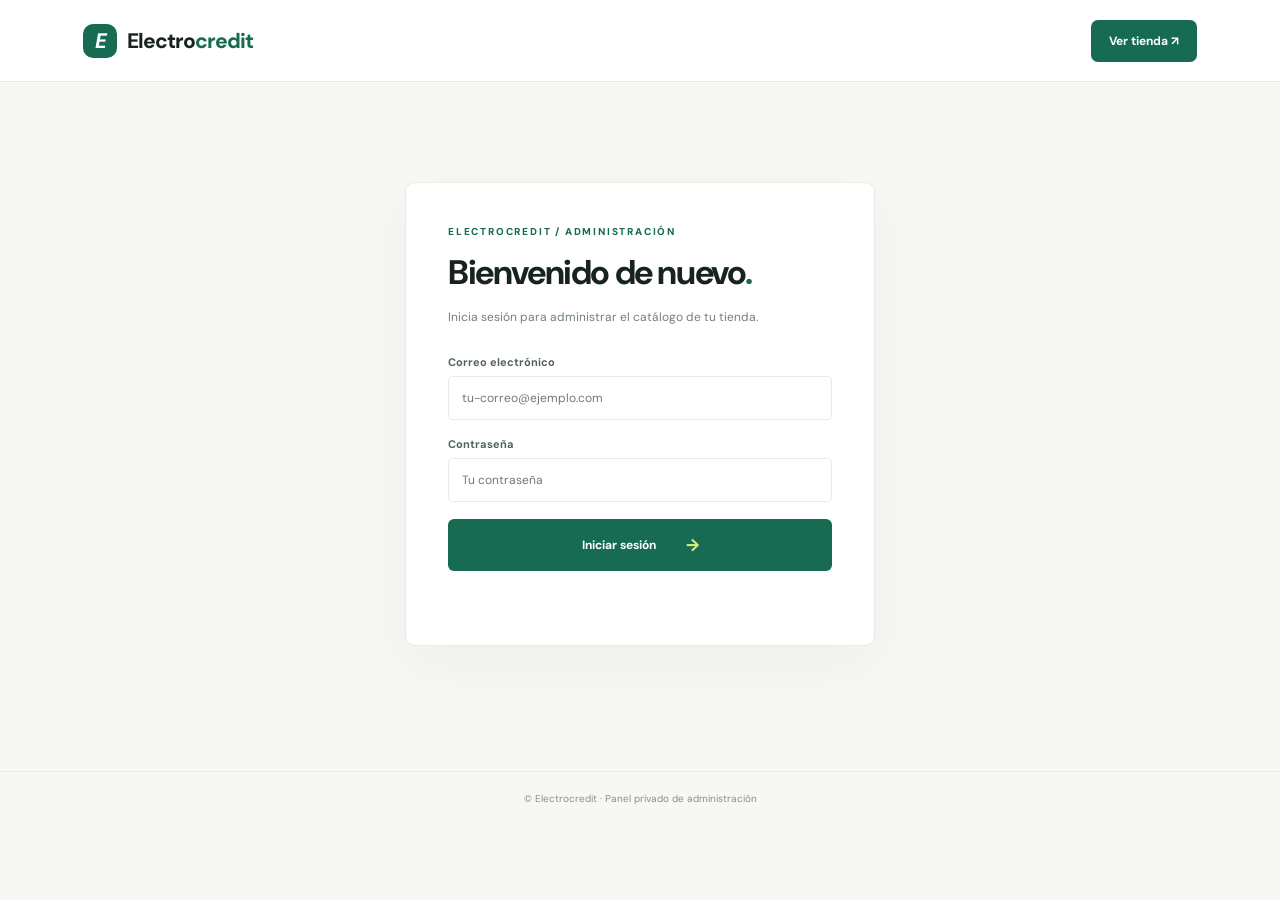
==== admin.html @ 5d04a024 "Add files via upload" ====
<!DOCTYPE html>
<html lang="es"><head>
<meta charset="UTF-8"><meta name="viewport" content="width=device-width, initial-scale=1.0">
<title>Administración | Electrocredit</title>
<link rel="preconnect" href="https://fonts.googleapis.com"><link rel="preconnect" href="https://fonts.gstatic.com" crossorigin>
<link href="https://fonts.googleapis.com/css2?family=DM+Sans:wght@400;500;600;700;800&display=swap" rel="stylesheet">
<link rel="stylesheet" href="styles.css"><script type="module" src="admin.js"></script>
</head><body class="admin-body">
<header class="site-header"><a class="brand" href="index.html"><span class="brand-mark">E</span><span>Electro<span class="brand-accent">credit</span></span></a><a class="header-cta" href="index.html">Ver tienda ↗</a></header>
<main class="admin-shell">
  <section class="admin-login" id="loginPanel">
    <div class="admin-kicker">ELECTROCREDIT / ADMINISTRACIÓN</div><h1>Bienvenido de nuevo<span>.</span></h1>
    <p>Inicia sesión para administrar el catálogo de tu tienda.</p>
    <form id="loginForm" class="admin-form">
      <label>Correo electrónico<input type="email" id="loginEmail" autocomplete="username" required placeholder="tu-correo@ejemplo.com"></label>
      <label>Contraseña<input type="password" id="loginPassword" autocomplete="current-password" required placeholder="Tu contraseña"></label>
      <button class="primary-button" type="submit">Iniciar sesión <span>→</span></button>
      <p class="admin-message" id="loginMessage" role="status"></p>
    </form>
  </section>
  <section id="dashboard" hidden>
    <div class="admin-topline"><div><div class="admin-kicker">PANEL DE CONTROL</div><h1>Administrar productos<span>.</span></h1><p>Agrega, edita y publica los productos de tu tienda.</p></div><button id="logoutButton" class="outline-button">Cerrar sesión</button></div>
    <div class="admin-stats"><div><span>Productos registrados</span><strong id="productTotal">0</strong></div><div><span>Productos publicados</span><strong id="publishedTotal">0</strong></div></div>
    <div class="admin-toolbar"><input type="search" id="adminSearch" placeholder="Buscar en tus productos..."><button class="primary-button" id="newProductButton" type="button">+ Agregar producto</button></div>
    <div class="admin-product-list" id="adminProductList"></div>
    <section class="editor-card" id="editorCard" hidden>
      <div class="editor-heading"><div><div class="admin-kicker">CATÁLOGO</div><h2 id="editorTitle">Agregar producto</h2></div><button id="cancelEdit" class="outline-button" type="button">Cancelar</button></div>
      <form id="productForm" class="admin-form product-editor">
        <input type="hidden" id="productId">
        <div class="form-grid">
          <label>Nombre del producto *<input id="productName" required maxlength="120" placeholder="Ej. Refrigeradora No Frost"></label>
          <label>Marca<input id="productBrand" maxlength="80" placeholder="Ej. Mabe"></label>
          <label>Categoría *<input id="productCategory" required list="categoryOptions" placeholder="Ej. Refrigeración"><datalist id="categoryOptions"></datalist></label>
          <label>Precio (C$) *<input id="productPrice" type="number" min="0" step="0.01" required placeholder="28999"></label>
          <label>Precio anterior (opcional)<input id="productOldPrice" type="number" min="0" step="0.01" placeholder="31999"></label>
          <label>Etiqueta (opcional)<input id="productBadge" maxlength="30" placeholder="Oferta / Nuevo / Más vendido"></label>
        </div>
        <label>Descripción<textarea id="productDescription" rows="3" placeholder="Describe el producto..."></textarea></label>
        <label>Características (una por línea)<textarea id="productFeatures" rows="4" placeholder="Pantalla 4K UHD&#10;Conexión Wi-Fi&#10;Garantía"></textarea></label>
        <label>Fotografías del producto <span class="field-hint">Puedes seleccionar varias imágenes. Las imágenes nuevas se añadirán a la galería.</span><input id="productImages" type="file" accept="image/*" multiple></label>
        <div id="currentImages" class="image-preview-row"></div>
        <label class="publish-toggle"><input id="productActive" type="checkbox" checked> Publicar este producto en la tienda</label>
        <p class="admin-message" id="saveMessage" role="status"></p>
        <div class="editor-actions"><button class="primary-button" type="submit" id="saveProductButton">Guardar producto <span>→</span></button><button class="outline-button" type="button" id="cancelEditBottom">Cancelar</button></div>
      </form>
    </section>
  </section>
</main>
<footer class="admin-footer">© <span id="year"></span> Electrocredit · Panel privado de administración</footer>
</body></html>
---- styles.css ----
:root{--ink:#172321;
    --muted:#71807b;
    --green:#176b53;
    --green-dark:#10513f;
    --lime:#d6f078;
    --paper:#f7f8f4;
    --line:#e7ebe5;
    --white:#fff;
    --orange:#ef8b4d}


 *{box-sizing:border-box}
 html{scroll-behavior:smooth}
 body{margin:0;
    font-family:"DM Sans",sans-serif;
    color:var(--ink);
    background:#fff}
    a{color:inherit;
        text-decoration:none}
        .site-header{height:82px;
            padding:0 max(6.5%,calc((100% - 1320px)/2))
            ;display:flex;
            align-items:center;
            justify-content:space-between;
            border-bottom:1px solid var(--line);
            background:#fff;
            position:sticky;
            top:0;
            z-index:10}
            .brand{display:flex;
                align-items:center;
                gap:10px;
                font-size:21px;
                font-weight:800;
                letter-spacing:-1px}
                .brand-mark{width:34px;
                    height:34px;
                    border-radius:10px;
                    background:var(--green);
                    color:#fff;
                    display:grid;
                    place-items:center;
                    font-weight:800;
                    font-size:21px;
                    font-style:italic}
                    .brand-accent{color:var(--green)}
                    .main-nav{display:flex;
                        gap:35px;
                        color:#63716b;
                        font-size:13px;
                        font-weight:600}
                        .main-nav a:hover{color:var(--green)}
                        .header-cta{background:var(--green);
                            color:white;padding:13px 18px;
                            border-radius:7px;
                            font-size:12px;
                            font-weight:700}
                            .header-cta span{margin-left:10px;color:var(--lime)}
                            .hero{background:var(--paper);
                                min-height:550px;
                                padding:65px max(8%,calc((100% - 1200px)/2));
                                display:grid;
                                grid-template-columns:1fr 1fr;
                                align-items:center;
                                gap:50px;
                                overflow:hidden}
                                .eyebrow{font-size:10px;
                                    letter-spacing:2px;
                                    color:var(--green);
                                    font-weight:800;
                                    display:inline-flex;
                                    align-items:center;gap:8px}
                                    .eyebrow-dot{width:7px;
                                        height:7px;
                                        background:#a6ca52;
                                        border-radius:50%}
                                        .hero h1{font-size:clamp(42px,5vw,67px);
                                            letter-spacing:-3.5px;
                                            line-height:1.05;margin:20px 0;
                                            color:#1b2925}
                                            .hero h1 span{color:var(--green)}
                                            .hero-copy>p{max-width:440px;
                                                color:#71807b;
                                                font-size:14px;
                                                line-height:1.8;
                                                margin:0 0 27px}
                                                .primary-button{display:inline-flex;
                                                    align-items:center;
                                                    gap:30px;
                                                    background:var(--green);
                                                    color:#fff;
                                                    padding:15px 20px;
                                                    border-radius:6px;
                                                    font-size:12px;
                                                    font-weight:700;
                                                    transition:.2s}
                                                    .primary-button:hover,.header-cta:hover{background:var(--green-dark);
                                                        transform:translateY(-1px)}
                                                        .primary-button span{color:var(--lime);
                                                            font-size:17px}
                                                            .hero-note{margin-top:25px;
                                                                font-size:11px;color:#71807b;
                                                                display:flex;
                                                                align-items:center;
                                                                gap:9px}
                                                                .note-icon{width:18px;
                                                                    height:18px;
                                                                    background:#e7f0d1;
                                                                    color:var(--green);
                                                                    border-radius:50%;
                                                                    display:grid;
                                                                    place-items:center;
                                                                    font-size:11px}
                                                                    .hero-art{height:390px;
                                                                        position:relative}
                                                                        .hero-art>img{position:absolute;
                                                                            width:86%;
                                                                            height:100%;
                                                                            object-fit:cover;
                                                                            right:0;
                                                                            top:0;
                                                                            border-radius:5px 90px 5px 5px;
                                                                            z-index:1}
                                                                            .hero-orbit{position:absolute;
                                                                                width:350px;
                                                                                height:350px;
                                                                                border:1px solid #d7e0d1;
                                                                                border-radius:50%;
                                                                                left:0;top:25px}
                                                                                .floating-card{position:absolute;
                                                                                    z-index:2;
                                                                                    bottom:28px;
                                                                                    left:-30px;
                                                                                    background:white;
                                                                                    box-shadow:0 15px 50px #263b2b1a;
                                                                                    border-radius:8px;
                                                                                    padding:15px 18px;
                                                                                    display:flex;
                                                                                    align-items:center;
                                                                                    gap:12px}
                                                                                    .floating-icon{width:35px;
                                                                                        height:35px;
                                                                                        background:#edf3df;
                                                                                        border-radius:8px;
                                                                                        display:grid;
                                                                                        place-items:center;
                                                                                        color:var(--green);
                                                                                        font-size:20px}
                                                                                        .floating-card strong,.floating-card small{display:block}
                                                                                        .floating-card strong{font-size:11px}
                                                                                        .floating-card small{font-size:10px;
                                                                                            color:var(--muted);margin-top:4px}
                                                                                            .hero-sticker{position:absolute;
                                                                                                right:-12px;
                                                                                                top:25px;
                                                                                                z-index:2;
                                                                                                background:var(--lime);
                                                                                                border-radius:50%;width:76px;
                                                                                                height:76px;
                                                                                                display:grid;
                                                                                                place-content:center;
                                                                                                text-align:center;
                                                                                                font-weight:800;
                                                                                                font-size:10px;
                                                                                                line-height:1.3;
                                                                                                transform:rotate(10deg);
                                                                                                color:var(--green-dark)}
                                                                                                .section-wrap{max-width:1200px;
                                                                                                    margin:auto;
                                                                                                    padding-left:28px;
                                                                                                    padding-right:28px}
                                                                                                    .catalog-section{padding-top:88px;
                                                                                                        padding-bottom:90px}
                                                                                                        .section-heading{display:flex;
                                                                                                            justify-content:space-between;
                                                                                                            align-items:end;
                                                                                                            margin-bottom:32px}
                                                                                                            .section-heading h2{font-size:35px;
                                                                                                                letter-spacing:-1.5px;
                                                                                                                margin:10px 0 0}
                                                                                                                .section-heading h2 span{color:var(--green)}
                                                                                                                .section-heading>p{max-width:300px;
                                                                                                                    font-size:12px;
                                                                                                                    color:var(--muted);
                                                                                                                    line-height:1.7;
                                                                                                                    margin:0 0 4px}
                                                                                                                    .catalog-tools{display:flex;
                                                                                                                        justify-content:space-between;
                                                                                                                        gap:20px;
                                                                                                                        align-items:center}
                                                                                                                        .search-box{height:48px;
                                                                                                                            border:1px solid var(--line);
                                                                                                                            border-radius:6px;
                                                                                                                            display:flex;
                                                                                                                            align-items:center;
                                                                                                                            gap:12px;
                                                                                                                            padding:0 14px;
                                                                                                                            max-width:560px;
                                                                                                                            width:100%;
                                                                                                                            color:#91a099}
                                                                                                                            .search-box>span{font-size:24px}
                                                                                                                            .search-box input{border:0;
                                                                                                                                outline:0;
                                                                                                                                flex:1;
                                                                                                                                min-width:0;
                                                                                                                                font:inherit;
                                                                                                                                font-size:12px;
                                                                                                                                color:var(--ink)}
                                                                                                                                .search-box kbd{font-size:9px;
                                                                                                                                    border:1px solid var(--line);
                                                                                                                                    padding:4px 6px;
                                                                                                                                    border-radius:3px;
                                                                                                                                    color:#a0aaa5}
                                                                                                                                    .sort-box{font-size:11px;
                                                                                                                                        color:var(--muted);
                                                                                                                                        display:flex;
                                                                                                                                        align-items:center;
                                                                                                                                        gap:10px}
                                                                                                                                        .sort-box select{border:1px solid var(--line);
                                                                                                                                            border-radius:5px;
                                                                                                                                            padding:12px 30px 12px 10px;
                                                                                                                                            font:inherit;
                                                                                                                                            color:var(--ink);
                                                                                                                                            background:white;
                                                                                                                                            outline:none}
                                                                                                                                            .category-row{display:flex;
                                                                                                                                                gap:9px;
                                                                                                                                                flex-wrap:wrap;
                                                                                                                                                margin:22px 0 30px}
                                                                                                                                                .category-chip{border:1px solid var(--line);
                                                                                                                                                    background:#fff;
                                                                                                                                                    padding:10px 15px;
                                                                                                                                                    border-radius:30px;
                                                                                                                                                    color:#687771;
                                                                                                                                                    font:600 10px "DM Sans";
                                                                                                                                                    cursor:pointer;
                                                                                                                                                    transition:.2s}
                                                                                                                                                    .category-chip:hover,.category-chip.active{background:var(--green);
                                                                                                                                                        border-color:var(--green);
                                                                                                                                                        color:#fff}
                                                                                                                                                        .category-chip span{color:var(--lime);
                                                                                                                                                            margin-left:6px}
                                                                                                                                                            .results-line{border-bottom:1px solid var(--line);
                                                                                                                                                                padding-bottom:13px;
                                                                                                                                                                margin-bottom:18px;
                                                                                                                                                                display:flex;
                                                                                                                                                                justify-content:space-between;
                                                                                                                                                                font-size:11px;
                                                                                                                                                                font-weight:700}
                                                                                                                                                                .results-decoration{color:#a3ada7;
                                                                                                                                                                    font-size:9px;
                                                                                                                                                                    letter-spacing:1.4px}
                                                                                                                                                                    .product-grid{display:grid;
                                                                                                                                                                        grid-template-columns:repeat(4,minmax(0,1fr));
                                                                                                                                                                        gap:22px}
                                                                                                                                                                        .product-card{border:1px solid #edf0eb;
                                                                                                                                                                            border-radius:7px;
                                                                                                                                                                            overflow:hidden;
                                                                                                                                                                            transition:.25s;
                                                                                                                                                                            background:white}
                                                                                                                                                                            .product-card:hover{transform:translateY(-5px);
                                                                                                                                                                                box-shadow:0 14px 35px #193c2b12;
                                                                                                                                                                                border-color:#dce5da}
                                                                                                                                                                                .product-image-wrap{height:205px;
                                                                                                                                                                                    background:#f5f7f3;
                                                                                                                                                                                    position:relative;
                                                                                                                                                                                    overflow:hidden}
                                                                                                                                                                                    .product-image-wrap img{width:100%;
                                                                                                                                                                                        height:100%;
                                                                                                                                                                                        object-fit:cover;
                                                                                                                                                                                        mix-blend-mode:multiply;
                                                                                                                                                                                        transition:transform .4s}
                                                                                                                                                                                        .product-card:hover .product-image-wrap img{transform:scale(1.05)}
                                                                                                                                                                                        .product-badge{position:absolute;
                                                                                                                                                                                            top:12px;
                                                                                                                                                                                            left:12px;
                                                                                                                                                                                            z-index:1;
                                                                                                                                                                                            background:var(--lime);
                                                                                                                                                                                            color:var(--green-dark);
                                                                                                                                                                                            padding:6px 9px;
                                                                                                                                                                                            border-radius:3px;
                                                                                                                                                                                            font-size:9px;
                                                                                                                                                                                            font-weight:800}
                                                                                                                                                                                            .card-arrow{position:absolute;
                                                                                                                                                                                                right:12px;
                                                                                                                                                                                                bottom:12px;
                                                                                                                                                                                                background:white;
                                                                                                                                                                                                width:30px;
                                                                                                                                                                                                height:30px;
                                                                                                                                                                                                border-radius:50%;
                                                                                                                                                                                                display:grid;
                                                                                                                                                                                                place-items:center;
                                                                                                                                                                                                color:var(--green);
                                                                                                                                                                                                font-size:15px;
                                                                                                                                                                                                box-shadow:0 3px 10px #00000010}
                                                                                                                                                                                                .product-info{padding:15px}
                                                                                                                                                                                                .product-category{font-size:9px;
                                                                                                                                                                                                    letter-spacing:1px;
                                                                                                                                                                                                    text-transform:uppercase;
                                                                                                                                                                                                    color:var(--green);
                                                                                                                                                                                                    font-weight:800}
                                                                                                                                                                                                    .product-info h3{font-size:13px;
                                                                                                                                                                                                        margin:8px 0 17px;
                                                                                                                                                                                                        min-height:34px;
                                                                                                                                                                                                        line-height:1.4}
                                                                                                                                                                                                        .product-bottom{display:flex;
                                                                                                                                                                                                            justify-content:space-between;
                                                                                                                                                                                                            align-items:end;
                                                                                                                                                                                                            border-top:1px solid #f0f2ee;
                                                                                                                                                                                                            padding-top:12px}
                                                                                                                                                                                                            .product-brand{display:block;
                                                                                                                                                                                                                color:#9aa59f;
                                                                                                                                                                                                                font-size:10px;
                                                                                                                                                                                                                margin-bottom:5px}
                                                                                                                                                                                                                .product-bottom strong{font-size:14px;
                                                                                                                                                                                                                    display:block}
                                                                                                                                                                                                                    .product-bottom del{font-size:10px;
                                                                                                                                                                                                                        color:#a2aca6;
                                                                                                                                                                                                                        margin-top:3px;
                                                                                                                                                                                                                        display:block}
                                                                                                                                                                                                                        .view-label{font-size:9px;
                                                                                                                                                                                                                            color:var(--green);
                                                                                                                                                                                                                            font-weight:700}
                                                                                                                                                                                                                            .empty-state{text-align:center;
                                                                                                                                                                                                                                padding:55px 15px;
                                                                                                                                                                                                                                color:var(--muted)}
                                                                                                                                                                                                                                .empty-state>div{font-size:35px;
                                                                                                                                                                                                                                    color:#9bb68c}
                                                                                                                                                                                                                                    .empty-state h3{color:var(--ink);
                                                                                                                                                                                                                                        margin-bottom:5px}
                                                                                                                                                                                                                                        .empty-state p{font-size:12px}
                                                                                                                                                                                                                                        .text-button{border:0;
                                                                                                                                                                                                                                            background:none;
                                                                                                                                                                                                                                            color:var(--green);
                                                                                                                                                                                                                                            font:700 12px "DM Sans";
                                                                                                                                                                                                                                            cursor:pointer}
                                                                                                                                                                                                                                            .service-band{background:#f1f5eb;
                                                                                                                                                                                                                                                padding:28px max(8%,calc((100% - 1100px)/2));
                                                                                                                                                                                                                                                display:flex;
                                                                                                                                                                                                                                                justify-content:space-between;
                                                                                                                                                                                                                                                gap:25px}
                                                                                                                                                                                                                                                .service-band>div{display:grid;
                                                                                                                                                                                                                                                    grid-template-columns:42px auto;
                                                                                                                                                                                                                                                    grid-template-rows:auto auto;
                                                                                                                                                                                                                                                    column-gap:12px;
                                                                                                                                                                                                                                                    align-items:center}
                                                                                                                                                                                                                                                    .service-icon{grid-row:span 2;
                                                                                                                                                                                                                                                        width:40px;
                                                                                                                                                                                                                                                        height:40px;
                                                                                                                                                                                                                                                        border-radius:50%;
                                                                                                                                                                                                                                                        background:white;
                                                                                                                                                                                                                                                        color:var(--green);
                                                                                                                                                                                                                                                        display:grid;
                                                                                                                                                                                                                                                        place-items:center;
                                                                                                                                                                                                                                                        font-size:19px}
                                                                                                                                                                                                                                                        .service-band strong{font-size:11px}
                                                                                                                                                                                                                                                        .service-band small{font-size:10px;
                                                                                                                                                                                                                                                            color:var(--muted);
                                                                                                                                                                                                                                                            margin-top:3px}
                                                                                                                                                                                                                                                            .site-footer{background:#14231f;
                                                                                                                                                                                                                                                                color:#fff;
                                                                                                                                                                                                                                                                padding:55px max(7%,calc((100% - 1200px)/2)) 0}
                                                                                                                                                                                                                                                                .footer-main{display:grid;
                                                                                                                                                                                                                                                                    grid-template-columns:1.2fr 1fr 1fr;
                                                                                                                                                                                                                                                                    gap:70px;padding-bottom:45px}
                                                                                                                                                                                                                                                                    .footer-brand{color:white}
                                                                                                                                                                                                                                                                    .footer-brand-col>p{font-size:11px;
                                                                                                                                                                                                                                                                        line-height:1.8;
                                                                                                                                                                                                                                                                        color:#a7b4ad;
                                                                                                                                                                                                                                                                        max-width:230px;
                                                                                                                                                                                                                                                                        margin:18px 0}
                                                                                                                                                                                                                                                                        .footer-column{display:flex;
                                                                                                                                                                                                                                                                            flex-direction:column;
                                                                                                                                                                                                                                                                            align-items:flex-start;
                                                                                                                                                                                                                                                                            gap:12px}
                                                                                                                                                                                                                                                                            .footer-column h3{font-size:12px;
                                                                                                                                                                                                                                                                                margin:4px 0 8px}
                                                                                                                                                                                                                                                                                .footer-column a,.footer-column p{font-size:11px;
                                                                                                                                                                                                                                                                                    color:#a7b4ad;
                                                                                                                                                                                                                                                                                    margin:0;line-height:1.7}
                                                                                                                                                                                                                                                                                    .footer-column a:hover{color:var(--lime)}
                                                                                                                                                                                                                                                                                    .social-links{display:flex;gap:8px}
                                                                                                                                                                                                                                                                                    .social-links a{width:28px;
                                                                                                                                                                                                                                                                                        height:28px;
                                                                                                                                                                                                                                                                                        border:1px solid #53625c;
                                                                                                                                                                                                                                                                                        border-radius:50%;
                                                                                                                                                                                                                                                                                        display:grid;
                                                                                                                                                                                                                                                                                        place-items:center;
                                                                                                                                                                                                                                                                                        font-size:12px}
                                                                                                                                                                                                                                                                                        .directions-link{color:var(--lime)!important;
                                                                                                                                                                                                                                                                                            font-weight:700}
                                                                                                                                                                                                                                                                                            .footer-hint{color:#77877f;
                                                                                                                                                                                                                                                                                                font-size:9px;
                                                                                                                                                                                                                                                                                                line-height:1.5}
                                                                                                                                                                                                                                                                                                .footer-bottom{border-top:1px solid #34433d;
                                                                                                                                                                                                                                                                                                    padding:18px 0;
                                                                                                                                                                                                                                                                                                    display:flex;
                                                                                                                                                                                                                                                                                                    justify-content:space-between;
                                                                                                                                                                                                                                                                                                    color:#87958e;
                                                                                                                                                                                                                                                                                                    font-size:9px}
                                                                                                                                                                                                                                                                                                    .detail-main{padding-top:35px;
                                                                                                                                                                                                                                                                                                        padding-bottom:90px}
                                                                                                                                                                                                                                                                                                        .breadcrumbs{display:flex;
                                                                                                                                                                                                                                                                                                            gap:10px;
                                                                                                                                                                                                                                                                                                            font-size:10px;
                                                                                                                                                                                                                                                                                                            color:#9aa69f;
                                                                                                                                                                                                                                                                                                            margin-bottom:30px}
                                                                                                                                                                                                                                                                                                            .breadcrumbs a{color:var(--green)}
                                                                                                                                                                                                                                                                                                            .back-link{font-size:11px;
                                                                                                                                                                                                                                                                                                                color:var(--green);
                                                                                                                                                                                                                                                                                                                font-weight:700;
                                                                                                                                                                                                                                                                                                                display:inline-block;
                                                                                                                                                                                                                                                                                                                margin-bottom:24px}
                                                                                                                                                                                                                                                                                                                .detail-layout{display:grid;
                                                                                                                                                                                                                                                                                                                    grid-template-columns:1.05fr .95fr;
                                                                                                                                                                                                                                                                                                                    gap:65px;
                                                                                                                                                                                                                                                                                                                    align-items:start}
                                                                                                                                                                                                                                                                                                                    .detail-main-image{height:480px;
                                                                                                                                                                                                                                                                                                                        background:#f5f7f3;
                                                                                                                                                                                                                                                                                                                        border-radius:8px;
                                                                                                                                                                                                                                                                                                                        overflow:hidden}
                                                                                                                                                                                                                                                                                                                        .detail-main-image img{width:100%;
                                                                                                                                                                                                                                                                                                                            height:100%;
                                                                                                                                                                                                                                                                                                                            object-fit:contain;
                                                                                                                                                                                                                                                                                                                            mix-blend-mode:multiply}
                                                                                                                                                                                                                                                                                                                            .thumbnail-row{display:flex;
                                                                                                                                                                                                                                                                                                                                gap:12px;
                                                                                                                                                                                                                                                                                                                                margin-top:14px}
                                                                                                                                                                                                                                                                                                                                .thumbnail{width:76px;
                                                                                                                                                                                                                                                                                                                                    height:76px;
                                                                                                                                                                                                                                                                                                                                    border:1px solid var(--line);
                                                                                                                                                                                                                                                                                                                                    border-radius:5px;
                                                                                                                                                                                                                                                                                                                                    background:#f5f7f3;
                                                                                                                                                                                                                                                                                                                                    padding:4px;
                                                                                                                                                                                                                                                                                                                                    cursor:pointer}
                                                                                                                                                                                                                                                                                                                                    .thumbnail.selected{border:2px solid var(--green)}
                                                                                                                                                                                                                                                                                                                                    .thumbnail img{width:100%;
                                                                                                                                                                                                                                                                                                                                        height:100%;
                                                                                                                                                                                                                                                                                                                                        object-fit:contain;
                                                                                                                                                                                                                                                                                                                                        mix-blend-mode:multiply}
                                                                                                                                                                                                                                                                                                                                        .detail-info{padding-top:18px}
                                                                                                                                                                                                                                                                                                                                        .detail-brand{font-size:11px;
                                                                                                                                                                                                                                                                                                                                            color:#98a49e;
                                                                                                                                                                                                                                                                                                                                            margin:10px 0 0}
                                                                                                                                                                                                                                                                                                                                            .detail-info h1{font-size:37px;
                                                                                                                                                                                                                                                                                                                                                letter-spacing:-1.5px;
                                                                                                                                                                                                                                                                                                                                                line-height:1.15;
                                                                                                                                                                                                                                                                                                                                                margin:7px 0 15px}
                                                                                                                                                                                                                                                                                                                                                .detail-description{font-size:13px;
                                                                                                                                                                                                                                                                                                                                                    line-height:1.8;
                                                                                                                                                                                                                                                                                                                                                    color:var(--muted);
                                                                                                                                                                                                                                                                                                                                                    max-width:490px}
                                                                                                                                                                                                                                                                                                                                                    .detail-price{font-size:27px;
                                                                                                                                                                                                                                                                                                                                                        font-weight:800;
                                                                                                                                                                                                                                                                                                                                                        margin-top:25px}
                                                                                                                                                                                                                                                                                                                                                        .detail-price del{font-size:13px;
                                                                                                                                                                                                                                                                                                                                                            color:#9ca8a1;
                                                                                                                                                                                                                                                                                                                                                            font-weight:500;
                                                                                                                                                                                                                                                                                                                                                            margin-left:10px}
                                                                                                                                                                                                                                                                                                                                                            .price-note,.detail-contact-note{font-size:10px;
                                                                                                                                                                                                                                                                                                                                                                color:#98a49e;
                                                                                                                                                                                                                                                                                                                                                                line-height:1.6}
                                                                                                                                                                                                                                                                                                                                                                .detail-divider{height:1px;
                                                                                                                                                                                                                                                                                                                                                                    background:var(--line);
                                                                                                                                                                                                                                                                                                                                                                    margin:24px 0}
                                                                                                                                                                                                                                                                                                                                                                    .detail-info h3{font-size:13px}
                                                                                                                                                                                                                                                                                                                                                                    .feature-list{list-style:none;
                                                                                                                                                                                                                                                                                                                                                                        padding:0;
                                                                                                                                                                                                                                                                                                                                                                        margin:15px 0 25px;
                                                                                                                                                                                                                                                                                                                                                                        display:grid;
                                                                                                                                                                                                                                                                                                                                                                        gap:12px}
                                                                                                                                                                                                                                                                                                                                                                        .feature-list li{font-size:11px;
                                                                                                                                                                                                                                                                                                                                                                            color:#596861;
                                                                                                                                                                                                                                                                                                                                                                            display:flex;
                                                                                                                                                                                                                                                                                                                                                                            gap:10px;
                                                                                                                                                                                                                                                                                                                                                                            align-items:center}
                                                                                                                                                                                                                                                                                                                                                                            .feature-list li span{color:var(--green);
                                                                                                                                                                                                                                                                                                                                                                                font-weight:800}
                                                                                                                                                                                                                                                                                                                                                                                .whatsapp-button{background:var(--green);color:white;
                                                                                                                                                                                                                                                                                                                                                                                    padding:15px 20px;
                                                                                                                                                                                                                                                                                                                                                                                    border-radius:5px;
                                                                                                                                                                                                                                                                                                                                                                                    display:inline-flex;
                                                                                                                                                                                                                                                                                                                                                                                    gap:10px;
                                                                                                                                                                                                                                                                                                                                                                                    align-items:center;
                                                                                                                                                                                                                                                                                                                                                                                    font-size:12px;
                                                                                                                                                                                                                                                                                                                                                                                    font-weight:700}
                                                                                                                                                                                                                                                                                                                                                                                    .whatsapp-button:hover{background:var(--green-dark)}
                                                                                                                                                                                                                                                                                                                                                                                    .not-found{grid-column:1/-1;
                                                                                                                                                                                                                                                                                                                                                                                        padding:80px 0;
                                                                                                                                                                                                                                                                                                                                                                                        text-align:center}
                                                                                                                                                                                                                                                                                                                                                                                        .not-found p{color:var(--muted);
                                                                                                                                                                                                                                                                                                                                                                                            font-size:13px}
@media(max-width:900px){.hero{padding-left:6%;padding-right:6%;gap:25px}.hero-art{height:330px}.product-grid{grid-template-columns:repeat(3,minmax(0,1fr))}.footer-main{gap:35px}.detail-layout{gap:35px}.detail-main-image{height:390px}}
@media(max-width:650px){.site-header{height:68px;padding:0 18px}.brand{font-size:18px}.main-nav{display:none}.header-cta{font-size:10px;padding:11px 12px}.hero{padding:50px 22px 45px;grid-template-columns:1fr;gap:35px}.hero h1{font-size:49px}.hero-art{height:280px;margin:0 8px 0 20px}.hero-orbit{width:250px;height:250px}.floating-card{left:-20px;bottom:14px}.hero-sticker{right:-8px}.section-wrap{padding-left:18px;padding-right:18px}.catalog-section{padding-top:58px;padding-bottom:60px}.section-heading{display:block}.section-heading h2{font-size:29px}.section-heading>p{margin-top:12px}.catalog-tools{align-items:stretch;flex-direction:column}.search-box{max-width:none}.sort-box{justify-content:flex-end}.category-row{flex-wrap:nowrap;overflow-x:auto;padding-bottom:8px}.category-chip{white-space:nowrap}.product-grid{grid-template-columns:repeat(2,minmax(0,1fr));gap:12px}.product-image-wrap{height:155px}.product-info{padding:11px}.product-info h3{font-size:12px}.product-bottom strong{font-size:12px}.view-label{display:none}.results-decoration{display:none}.service-band{padding:25px 22px;display:grid;grid-template-columns:1fr 1fr;gap:22px}.site-footer{padding:40px 22px 0}.footer-main{grid-template-columns:1fr 1fr;gap:30px 20px}.footer-brand-col{grid-column:1/-1}.footer-bottom{gap:10px;flex-direction:column}.detail-main{padding-top:25px;padding-bottom:60px}.detail-layout{grid-template-columns:1fr;gap:28px}.detail-main-image{height:330px}.detail-info h1{font-size:31px}.detail-info{padding-top:0}}
@media(max-width:380px){.product-grid{grid-template-columns:1fr}.product-image-wrap{height:220px}.footer-main{grid-template-columns:1fr}.footer-brand-col{grid-column:auto}}

/* Panel de administración */
[hidden]{display:none!important}.admin-body{background:#f7f8f4;min-height:100vh}.admin-shell{max-width:1050px;margin:0 auto;padding:65px 25px 90px}.admin-login{max-width:470px;margin:35px auto;background:white;border:1px solid var(--line);border-radius:10px;padding:42px;box-shadow:0 18px 55px #193c2b0a}.admin-kicker{font-size:10px;letter-spacing:1.8px;font-weight:800;color:var(--green)}.admin-login h1,.admin-topline h1{font-size:34px;letter-spacing:-1.4px;margin:12px 0}.admin-login h1 span,.admin-topline h1 span{color:var(--green)}.admin-login>p,.admin-topline p{font-size:12px;color:var(--muted);line-height:1.7}.admin-form{display:grid;gap:17px;margin-top:28px}.admin-form label{display:grid;gap:7px;font-size:11px;font-weight:700;color:#53635b}.admin-form input:not([type=checkbox]):not([type=file]),.admin-form textarea,.admin-toolbar input{width:100%;padding:13px;border:1px solid var(--line);border-radius:5px;font:12px "DM Sans";outline:none;background:#fff;color:var(--ink)}.admin-form input:focus,.admin-form textarea:focus,.admin-toolbar input:focus{border-color:var(--green)}.admin-form textarea{resize:vertical}.admin-form .primary-button{border:0;cursor:pointer;justify-content:center;font:700 12px "DM Sans"}.admin-form .primary-button:disabled{opacity:.6;cursor:wait}.admin-message{font-size:11px;color:var(--green);min-height:15px;margin:0}.admin-message.error{color:#b43d32}.admin-topline{display:flex;align-items:center;justify-content:space-between;gap:20px;margin-bottom:28px}.admin-stats{display:flex;gap:15px;margin:25px 0}.admin-stats>div{background:#fff;border:1px solid var(--line);border-radius:7px;padding:17px 20px;min-width:175px}.admin-stats span,.admin-stats strong{display:block}.admin-stats span{font-size:10px;color:var(--muted)}.admin-stats strong{font-size:25px;margin-top:6px}.outline-button{border:1px solid #dce4dc;background:white;color:var(--green);padding:11px 15px;border-radius:5px;font:700 11px "DM Sans";cursor:pointer}.admin-toolbar{display:flex;gap:12px;margin:25px 0 16px}.admin-toolbar input{flex:1;min-width:0}.admin-toolbar .primary-button{border:0;white-space:nowrap;cursor:pointer}.admin-product-list{display:grid;gap:9px}.admin-product-row{display:flex;align-items:center;gap:14px;background:white;border:1px solid var(--line);border-radius:7px;padding:10px}.admin-product-row>img{width:65px;height:60px;object-fit:cover;background:#f4f6f2;border-radius:4px}.admin-product-copy{display:grid;gap:4px;flex:1;min-width:0}.admin-product-copy strong{font-size:12px}.admin-product-copy span{font-size:10px;color:var(--muted)}.admin-product-copy b{font-size:11px}.status-pill{font-size:9px;padding:6px 8px;border-radius:20px;white-space:nowrap}.status-pill.published{background:#e8f3e9;color:#216b46}.status-pill.draft{background:#f2eee2;color:#8a6b2d}.small-action{border:0;background:#eef3eb;color:var(--green);padding:8px 10px;border-radius:4px;font:700 10px "DM Sans";cursor:pointer}.small-action.delete-action{background:#fbefed;color:#a34438}.editor-card{margin-top:35px;background:white;border:1px solid var(--line);border-radius:9px;padding:28px}.editor-heading{display:flex;justify-content:space-between;align-items:center}.editor-heading h2{font-size:23px;margin:7px 0}.product-editor{margin-top:20px}.form-grid{display:grid;grid-template-columns:repeat(2,minmax(0,1fr));gap:15px}.field-hint{font-weight:400;color:#8b9991;font-size:10px}.product-editor input[type=file]{font-size:11px}.publish-toggle{display:flex!important;grid-template-columns:18px 1fr;align-items:center;gap:10px!important}.publish-toggle input{accent-color:var(--green)}.image-preview-row{display:flex;gap:10px;flex-wrap:wrap}.image-preview{width:75px;height:75px;position:relative}.image-preview img{width:100%;height:100%;object-fit:cover;border-radius:5px;background:#f1f3ef}.image-preview button{position:absolute;right:-6px;top:-6px;border:0;border-radius:50%;width:22px;height:22px;background:#b63c32;color:white;font-size:16px;cursor:pointer}.editor-actions{display:flex;gap:10px;align-items:center}.editor-actions .primary-button{border:0;cursor:pointer}.setup-notice{grid-column:1/-1;padding:25px;background:#f4f7f1;border:1px solid var(--line);border-radius:7px;font-size:12px;color:var(--muted);line-height:1.7}.setup-notice strong{color:var(--ink);font-size:14px}.admin-footer{text-align:center;padding:20px;color:#849189;font-size:10px;border-top:1px solid var(--line)}
@media(max-width:650px){.admin-shell{padding:35px 16px 60px}.admin-login{padding:27px 22px;margin:15px auto}.admin-topline{align-items:flex-start}.admin-topline h1{font-size:27px}.admin-stats>div{min-width:0;flex:1;padding:14px}.admin-toolbar{flex-direction:column}.admin-product-row{gap:8px;flex-wrap:wrap}.admin-product-row>img{width:54px;height:54px}.admin-product-copy{min-width:calc(100% - 75px)}.status-pill{margin-left:60px}.editor-card{padding:19px 14px}.form-grid{grid-template-columns:1fr}.editor-actions{flex-wrap:wrap}}

/* Calculadora de financiamiento Electrocredit */
.finance-card{margin-top:28px;padding:24px;border:1px solid #dce8e1;border-radius:20px;background:#f7faf8;box-shadow:0 10px 30px rgba(20,70,48,.06)}
.finance-heading h2{margin:5px 0 7px;font-size:1.55rem;color:#173f31}.finance-heading p{margin:0 0 18px;color:#607269}.finance-kicker{font-size:.72rem;font-weight:800;letter-spacing:.12em;color:#168052}
.finance-fields{display:grid;grid-template-columns:1fr 1fr;gap:9px 12px;align-items:center}.finance-fields label{font-size:.88rem;font-weight:700;color:#34483e}.finance-fields input,.finance-fields select{width:100%;min-height:44px;padding:10px 12px;border:1px solid #cbd9d1;border-radius:10px;background:white;color:#1e3028;font:inherit}.finance-fields label:nth-of-type(3){grid-column:1/-1}.finance-fields label:nth-of-type(3)+select{grid-column:1/-1}
.finance-results{display:grid;gap:10px;margin:20px 0 12px;padding:16px;background:#fff;border:1px solid #e0e9e3;border-radius:14px}.finance-results>div{display:flex;justify-content:space-between;gap:12px;align-items:center;color:#5b6c63;font-size:.9rem}.finance-results strong{color:#1c3f30;text-align:right}.finance-results .finance-total{padding-top:10px;border-top:1px solid #e5ece7}.finance-results .finance-installment{padding:13px;margin:0 -5px;background:#e9f5ee;border-radius:10px;color:#20553b;font-weight:700}.finance-results .finance-installment strong{font-size:1.15rem;color:#12663d}.finance-disclaimer{font-size:.76rem;line-height:1.55;color:#66756d}.finance-whatsapp{display:flex;justify-content:center;text-align:center;text-decoration:none;margin-top:15px}
@media(max-width:520px){.finance-card{padding:17px}.finance-fields{grid-template-columns:1fr}.finance-fields label:nth-of-type(3),.finance-fields label:nth-of-type(3)+select{grid-column:auto}.finance-results>div{align-items:flex-start}.finance-results strong{max-width:55%}}
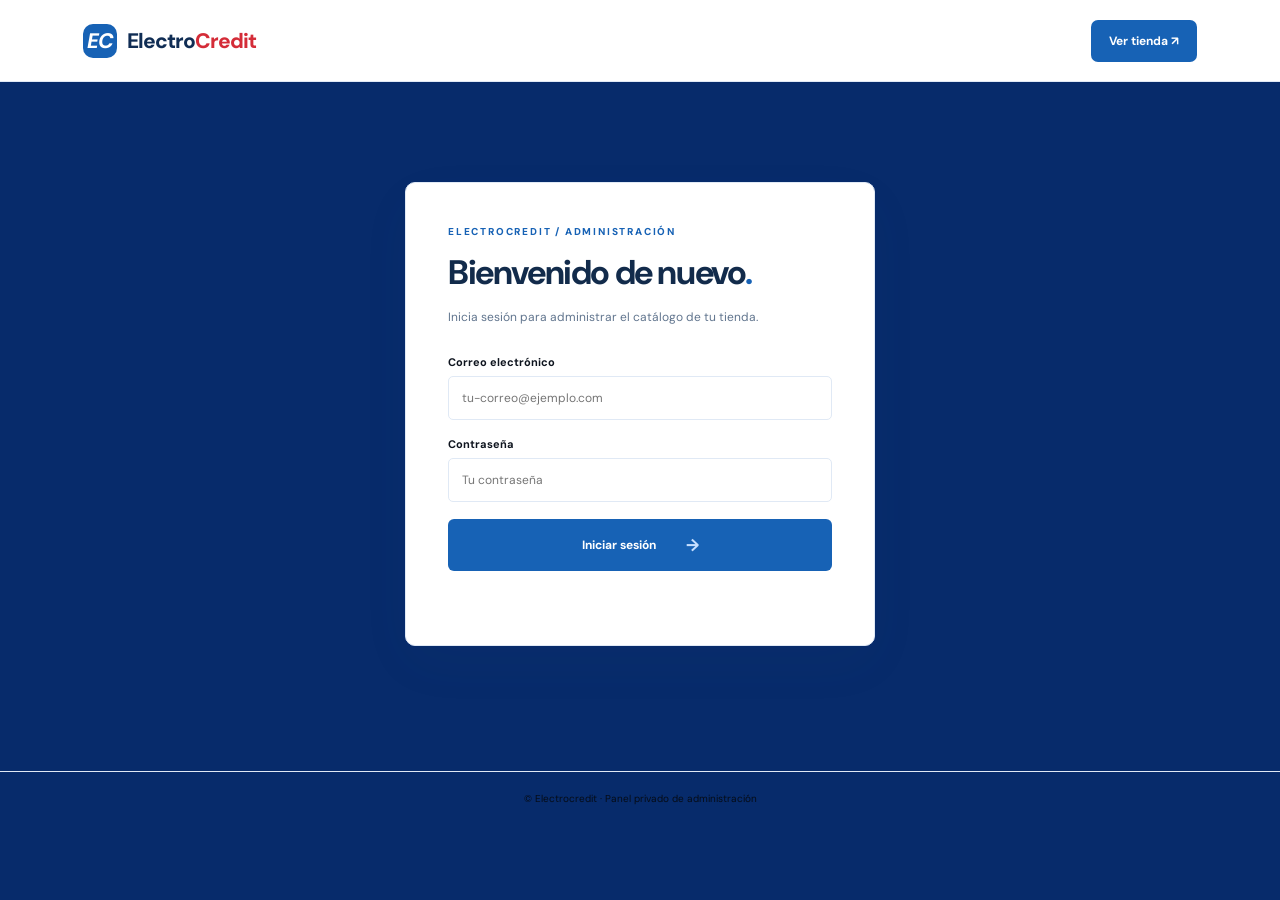
==== commit 35103ad3: "Add files via upload" ====
--- a/admin.html
+++ b/admin.html
@@ -6,7 +6,7 @@
 <link href="https://fonts.googleapis.com/css2?family=DM+Sans:wght@400;500;600;700;800&display=swap" rel="stylesheet">
 <link rel="stylesheet" href="styles.css"><script type="module" src="admin.js"></script>
 </head><body class="admin-body">
-<header class="site-header"><a class="brand" href="index.html"><span class="brand-mark">E</span><span>Electro<span class="brand-accent">credit</span></span></a><a class="header-cta" href="index.html">Ver tienda ↗</a></header>
+<header class="site-header"><a class="brand" href="index.html"><span class="brand-mark">EC</span><span>Electro<span class="brand-accent">Credit</span></span></a><a class="header-cta" href="index.html">Ver tienda ↗</a></header>
 <main class="admin-shell">
   <section class="admin-login" id="loginPanel">
     <div class="admin-kicker">ELECTROCREDIT / ADMINISTRACIÓN</div><h1>Bienvenido de nuevo<span>.</span></h1>
@@ -31,9 +31,14 @@
           <label>Nombre del producto *<input id="productName" required maxlength="120" placeholder="Ej. Refrigeradora No Frost"></label>
           <label>Marca<input id="productBrand" maxlength="80" placeholder="Ej. Mabe"></label>
           <label>Categoría *<input id="productCategory" required list="categoryOptions" placeholder="Ej. Refrigeración"><datalist id="categoryOptions"></datalist></label>
-          <label>Precio (C$) *<input id="productPrice" type="number" min="0" step="0.01" required placeholder="28999"></label>
-          <label>Precio anterior (opcional)<input id="productOldPrice" type="number" min="0" step="0.01" placeholder="31999"></label>
-          <label>Etiqueta (opcional)<input id="productBadge" maxlength="30" placeholder="Oferta / Nuevo / Más vendido"></label>
+          <label>Precio de venta / oferta (C$) *<input id="productPrice" type="number" min="0" step="0.01" required placeholder="28999"></label>
+          <label>Precio normal (opcional)<input id="productOldPrice" type="number" min="0" step="0.01" placeholder="31999"></label>
+          <label>Etiqueta (opcional)<input id="productBadge" maxlength="30" placeholder="OFERTA / PROMOCIÓN / NUEVO"></label>
+          <label>Inicio de promoción (opcional)<input id="promoStart" type="date"></label>
+          <label>Fin de promoción (opcional)<input id="promoEnd" type="date"></label>
+          <label>Meses sin intereses<select id="interestFreeMonths"><option value="">No aplicar</option><option value="3">3 meses</option><option value="6">6 meses</option><option value="9">9 meses</option><option value="12">12 meses</option></select></label>
+          <label>Inicio meses sin intereses (opcional)<input id="interestFreeStart" type="date"></label>
+          <label>Fin meses sin intereses (opcional)<input id="interestFreeEnd" type="date"></label>
         </div>
         <label>Descripción<textarea id="productDescription" rows="3" placeholder="Describe el producto..."></textarea></label>
         <label>Características (una por línea)<textarea id="productFeatures" rows="4" placeholder="Pantalla 4K UHD&#10;Conexión Wi-Fi&#10;Garantía"></textarea></label>
--- a/styles.css
+++ b/styles.css
@@ -1,10 +1,10 @@
- :root{--ink:#172321;
-    --muted:#71807b;
-    --green:#176b53;
-    --green-dark:#10513f;
-    --lime:#d6f078;
+ :root{--ink:#293240;
+    --muted:#080e17;
+    --green:#8e9fbc;
+    --green-dark:#98a6bd;
+    --lime:#a8c7f0;
     --paper:#f7f8f4;
-    --line:#e7ebe5;
+    --line:#04193f;
     --white:#fff;
     --orange:#ef8b4d}
 
@@ -46,7 +46,7 @@
                     .brand-accent{color:var(--green)}
                     .main-nav{display:flex;
                         gap:35px;
-                        color:#63716b;
+                        color:#0a0f18;
                         font-size:13px;
                         font-weight:600}
                         .main-nav a:hover{color:var(--green)}
@@ -72,15 +72,15 @@
                                     align-items:center;gap:8px}
                                     .eyebrow-dot{width:7px;
                                         height:7px;
-                                        background:#a6ca52;
+                                        background:#4575ca;
                                         border-radius:50%}
                                         .hero h1{font-size:clamp(42px,5vw,67px);
                                             letter-spacing:-3.5px;
                                             line-height:1.05;margin:20px 0;
-                                            color:#1b2925}
+                                            color:#293140}
                                             .hero h1 span{color:var(--green)}
                                             .hero-copy>p{max-width:440px;
-                                                color:#71807b;
+                                                color:#080e17;
                                                 font-size:14px;
                                                 line-height:1.8;
                                                 margin:0 0 27px}
@@ -99,13 +99,13 @@
                                                         .primary-button span{color:var(--lime);
                                                             font-size:17px}
                                                             .hero-note{margin-top:25px;
-                                                                font-size:11px;color:#71807b;
+                                                                font-size:11px;color:#080e17;
                                                                 display:flex;
                                                                 align-items:center;
                                                                 gap:9px}
                                                                 .note-icon{width:18px;
                                                                     height:18px;
-                                                                    background:#e7f0d1;
+                                                                    background:#1364f0;
                                                                     color:var(--green);
                                                                     border-radius:50%;
                                                                     display:grid;
@@ -124,7 +124,7 @@
                                                                             .hero-orbit{position:absolute;
                                                                                 width:350px;
                                                                                 height:350px;
-                                                                                border:1px solid #d7e0d1;
+                                                                                border:1px solid #08265c;
                                                                                 border-radius:50%;
                                                                                 left:0;top:25px}
                                                                                 .floating-card{position:absolute;
@@ -132,7 +132,7 @@
                                                                                     bottom:28px;
                                                                                     left:-30px;
                                                                                     background:white;
-                                                                                    box-shadow:0 15px 50px #263b2b1a;
+                                                                                    box-shadow:0 15px 50px #2b34431a;
                                                                                     border-radius:8px;
                                                                                     padding:15px 18px;
                                                                                     display:flex;
@@ -140,7 +140,7 @@
                                                                                     gap:12px}
                                                                                     .floating-icon{width:35px;
                                                                                         height:35px;
-                                                                                        background:#edf3df;
+                                                                                        background:#0e58da;
                                                                                         border-radius:8px;
                                                                                         display:grid;
                                                                                         place-items:center;
@@ -197,7 +197,7 @@
                                                                                                                             padding:0 14px;
                                                                                                                             max-width:560px;
                                                                                                                             width:100%;
-                                                                                                                            color:#91a099}
+                                                                                                                            color:#07101e}
                                                                                                                             .search-box>span{font-size:24px}
                                                                                                                             .search-box input{border:0;
                                                                                                                                 outline:0;
@@ -210,7 +210,7 @@
                                                                                                                                     border:1px solid var(--line);
                                                                                                                                     padding:4px 6px;
                                                                                                                                     border-radius:3px;
-                                                                                                                                    color:#a0aaa5}
+                                                                                                                                    color:#050c17}
                                                                                                                                     .sort-box{font-size:11px;
                                                                                                                                         color:var(--muted);
                                                                                                                                         display:flex;
@@ -231,7 +231,7 @@
                                                                                                                                                     background:#fff;
                                                                                                                                                     padding:10px 15px;
                                                                                                                                                     border-radius:30px;
-                                                                                                                                                    color:#687771;
+                                                                                                                                                    color:#0a0f19;
                                                                                                                                                     font:600 10px "DM Sans";
                                                                                                                                                     cursor:pointer;
                                                                                                                                                     transition:.2s}
@@ -247,22 +247,22 @@
                                                                                                                                                                 justify-content:space-between;
                                                                                                                                                                 font-size:11px;
                                                                                                                                                                 font-weight:700}
-                                                                                                                                                                .results-decoration{color:#a3ada7;
+                                                                                                                                                                .results-decoration{color:#050c18;
                                                                                                                                                                     font-size:9px;
                                                                                                                                                                     letter-spacing:1.4px}
                                                                                                                                                                     .product-grid{display:grid;
                                                                                                                                                                         grid-template-columns:repeat(4,minmax(0,1fr));
                                                                                                                                                                         gap:22px}
-                                                                                                                                                                        .product-card{border:1px solid #edf0eb;
+                                                                                                                                                                        .product-card{border:1px solid #041c44;
                                                                                                                                                                             border-radius:7px;
                                                                                                                                                                             overflow:hidden;
                                                                                                                                                                             transition:.25s;
                                                                                                                                                                             background:white}
                                                                                                                                                                             .product-card:hover{transform:translateY(-5px);
-                                                                                                                                                                                box-shadow:0 14px 35px #193c2b12;
-                                                                                                                                                                                border-color:#dce5da}
+                                                                                                                                                                                box-shadow:0 14px 35px #52638012;
+                                                                                                                                                                                border-color:#062254}
                                                                                                                                                                                 .product-image-wrap{height:205px;
-                                                                                                                                                                                    background:#f5f7f3;
+                                                                                                                                                                                    background:#062760;
                                                                                                                                                                                     position:relative;
                                                                                                                                                                                     overflow:hidden}
                                                                                                                                                                                     .product-image-wrap img{width:100%;
@@ -306,16 +306,16 @@
                                                                                                                                                                                                         .product-bottom{display:flex;
                                                                                                                                                                                                             justify-content:space-between;
                                                                                                                                                                                                             align-items:end;
-                                                                                                                                                                                                            border-top:1px solid #f0f2ee;
+                                                                                                                                                                                                            border-top:1px solid #041a40;
                                                                                                                                                                                                             padding-top:12px}
                                                                                                                                                                                                             .product-brand{display:block;
-                                                                                                                                                                                                                color:#9aa59f;
+                                                                                                                                                                                                                color:#060c18;
                                                                                                                                                                                                                 font-size:10px;
                                                                                                                                                                                                                 margin-bottom:5px}
                                                                                                                                                                                                                 .product-bottom strong{font-size:14px;
                                                                                                                                                                                                                     display:block}
                                                                                                                                                                                                                     .product-bottom del{font-size:10px;
-                                                                                                                                                                                                                        color:#a2aca6;
+                                                                                                                                                                                                                        color:#050c18;
                                                                                                                                                                                                                         margin-top:3px;
                                                                                                                                                                                                                         display:block}
                                                                                                                                                                                                                         .view-label{font-size:9px;
@@ -325,7 +325,7 @@
                                                                                                                                                                                                                                 padding:55px 15px;
                                                                                                                                                                                                                                 color:var(--muted)}
                                                                                                                                                                                                                                 .empty-state>div{font-size:35px;
-                                                                                                                                                                                                                                    color:#9bb68c}
+                                                                                                                                                                                                                                    color:#152f5d}
                                                                                                                                                                                                                                     .empty-state h3{color:var(--ink);
                                                                                                                                                                                                                                         margin-bottom:5px}
                                                                                                                                                                                                                                         .empty-state p{font-size:12px}
@@ -357,7 +357,7 @@
                                                                                                                                                                                                                                                         .service-band small{font-size:10px;
                                                                                                                                                                                                                                                             color:var(--muted);
                                                                                                                                                                                                                                                             margin-top:3px}
-                                                                                                                                                                                                                                                            .site-footer{background:#14231f;
+                                                                                                                                                                                                                                                            .site-footer{background:#364155;
                                                                                                                                                                                                                                                                 color:#fff;
                                                                                                                                                                                                                                                                 padding:55px max(7%,calc((100% - 1200px)/2)) 0}
                                                                                                                                                                                                                                                                 .footer-main{display:grid;
@@ -366,7 +366,7 @@
                                                                                                                                                                                                                                                                     .footer-brand{color:white}
                                                                                                                                                                                                                                                                     .footer-brand-col>p{font-size:11px;
                                                                                                                                                                                                                                                                         line-height:1.8;
-                                                                                                                                                                                                                                                                        color:#a7b4ad;
+                                                                                                                                                                                                                                                                        color:#071122;
                                                                                                                                                                                                                                                                         max-width:230px;
                                                                                                                                                                                                                                                                         margin:18px 0}
                                                                                                                                                                                                                                                                         .footer-column{display:flex;
@@ -376,34 +376,34 @@
                                                                                                                                                                                                                                                                             .footer-column h3{font-size:12px;
                                                                                                                                                                                                                                                                                 margin:4px 0 8px}
                                                                                                                                                                                                                                                                                 .footer-column a,.footer-column p{font-size:11px;
-                                                                                                                                                                                                                                                                                    color:#a7b4ad;
+                                                                                                                                                                                                                                                                                    color:#071122;
                                                                                                                                                                                                                                                                                     margin:0;line-height:1.7}
                                                                                                                                                                                                                                                                                     .footer-column a:hover{color:var(--lime)}
                                                                                                                                                                                                                                                                                     .social-links{display:flex;gap:8px}
                                                                                                                                                                                                                                                                                     .social-links a{width:28px;
                                                                                                                                                                                                                                                                                         height:28px;
-                                                                                                                                                                                                                                                                                        border:1px solid #53625c;
+                                                                                                                                                                                                                                                                                        border:1px solid #0e131d;
                                                                                                                                                                                                                                                                                         border-radius:50%;
                                                                                                                                                                                                                                                                                         display:grid;
                                                                                                                                                                                                                                                                                         place-items:center;
                                                                                                                                                                                                                                                                                         font-size:12px}
                                                                                                                                                                                                                                                                                         .directions-link{color:var(--lime)!important;
                                                                                                                                                                                                                                                                                             font-weight:700}
-                                                                                                                                                                                                                                                                                            .footer-hint{color:#77877f;
+                                                                                                                                                                                                                                                                                            .footer-hint{color:#080e18;
                                                                                                                                                                                                                                                                                                 font-size:9px;
                                                                                                                                                                                                                                                                                                 line-height:1.5}
-                                                                                                                                                                                                                                                                                                .footer-bottom{border-top:1px solid #34433d;
+                                                                                                                                                                                                                                                                                                .footer-bottom{border-top:1px solid #191e28;
                                                                                                                                                                                                                                                                                                     padding:18px 0;
                                                                                                                                                                                                                                                                                                     display:flex;
                                                                                                                                                                                                                                                                                                     justify-content:space-between;
-                                                                                                                                                                                                                                                                                                    color:#87958e;
+                                                                                                                                                                                                                                                                                                    color:#070d19;
                                                                                                                                                                                                                                                                                                     font-size:9px}
                                                                                                                                                                                                                                                                                                     .detail-main{padding-top:35px;
                                                                                                                                                                                                                                                                                                         padding-bottom:90px}
                                                                                                                                                                                                                                                                                                         .breadcrumbs{display:flex;
                                                                                                                                                                                                                                                                                                             gap:10px;
                                                                                                                                                                                                                                                                                                             font-size:10px;
-                                                                                                                                                                                                                                                                                                            color:#9aa69f;
+                                                                                                                                                                                                                                                                                                            color:#060d1a;
                                                                                                                                                                                                                                                                                                             margin-bottom:30px}
                                                                                                                                                                                                                                                                                                             .breadcrumbs a{color:var(--green)}
                                                                                                                                                                                                                                                                                                             .back-link{font-size:11px;
@@ -416,7 +416,7 @@
                                                                                                                                                                                                                                                                                                                     gap:65px;
                                                                                                                                                                                                                                                                                                                     align-items:start}
                                                                                                                                                                                                                                                                                                                     .detail-main-image{height:480px;
-                                                                                                                                                                                                                                                                                                                        background:#f5f7f3;
+                                                                                                                                                                                                                                                                                                                        background:#062760;
                                                                                                                                                                                                                                                                                                                         border-radius:8px;
                                                                                                                                                                                                                                                                                                                         overflow:hidden}
                                                                                                                                                                                                                                                                                                                         .detail-main-image img{width:100%;
@@ -430,7 +430,7 @@
                                                                                                                                                                                                                                                                                                                                     height:76px;
                                                                                                                                                                                                                                                                                                                                     border:1px solid var(--line);
                                                                                                                                                                                                                                                                                                                                     border-radius:5px;
-                                                                                                                                                                                                                                                                                                                                    background:#f5f7f3;
+                                                                                                                                                                                                                                                                                                                                    background:#062760;
                                                                                                                                                                                                                                                                                                                                     padding:4px;
                                                                                                                                                                                                                                                                                                                                     cursor:pointer}
                                                                                                                                                                                                                                                                                                                                     .thumbnail.selected{border:2px solid var(--green)}
@@ -440,7 +440,7 @@
                                                                                                                                                                                                                                                                                                                                         mix-blend-mode:multiply}
                                                                                                                                                                                                                                                                                                                                         .detail-info{padding-top:18px}
                                                                                                                                                                                                                                                                                                                                         .detail-brand{font-size:11px;
-                                                                                                                                                                                                                                                                                                                                            color:#98a49e;
+                                                                                                                                                                                                                                                                                                                                            color:#060d1a;
                                                                                                                                                                                                                                                                                                                                             margin:10px 0 0}
                                                                                                                                                                                                                                                                                                                                             .detail-info h1{font-size:37px;
                                                                                                                                                                                                                                                                                                                                                 letter-spacing:-1.5px;
@@ -454,11 +454,11 @@
                                                                                                                                                                                                                                                                                                                                                         font-weight:800;
                                                                                                                                                                                                                                                                                                                                                         margin-top:25px}
                                                                                                                                                                                                                                                                                                                                                         .detail-price del{font-size:13px;
-                                                                                                                                                                                                                                                                                                                                                            color:#9ca8a1;
+                                                                                                                                                                                                                                                                                                                                                            color:#060e1b;
                                                                                                                                                                                                                                                                                                                                                             font-weight:500;
                                                                                                                                                                                                                                                                                                                                                             margin-left:10px}
                                                                                                                                                                                                                                                                                                                                                             .price-note,.detail-contact-note{font-size:10px;
-                                                                                                                                                                                                                                                                                                                                                                color:#98a49e;
+                                                                                                                                                                                                                                                                                                                                                                color:#060d1a;
                                                                                                                                                                                                                                                                                                                                                                 line-height:1.6}
                                                                                                                                                                                                                                                                                                                                                                 .detail-divider{height:1px;
                                                                                                                                                                                                                                                                                                                                                                     background:var(--line);
@@ -470,7 +470,7 @@
                                                                                                                                                                                                                                                                                                                                                                         display:grid;
                                                                                                                                                                                                                                                                                                                                                                         gap:12px}
                                                                                                                                                                                                                                                                                                                                                                         .feature-list li{font-size:11px;
-                                                                                                                                                                                                                                                                                                                                                                            color:#596861;
+                                                                                                                                                                                                                                                                                                                                                                            color:#0c121b;
                                                                                                                                                                                                                                                                                                                                                                             display:flex;
                                                                                                                                                                                                                                                                                                                                                                             gap:10px;
                                                                                                                                                                                                                                                                                                                                                                             align-items:center}
@@ -495,12 +495,68 @@
 @media(max-width:380px){.product-grid{grid-template-columns:1fr}.product-image-wrap{height:220px}.footer-main{grid-template-columns:1fr}.footer-brand-col{grid-column:auto}}
 
 /* Panel de administración */
-[hidden]{display:none!important}.admin-body{background:#f7f8f4;min-height:100vh}.admin-shell{max-width:1050px;margin:0 auto;padding:65px 25px 90px}.admin-login{max-width:470px;margin:35px auto;background:white;border:1px solid var(--line);border-radius:10px;padding:42px;box-shadow:0 18px 55px #193c2b0a}.admin-kicker{font-size:10px;letter-spacing:1.8px;font-weight:800;color:var(--green)}.admin-login h1,.admin-topline h1{font-size:34px;letter-spacing:-1.4px;margin:12px 0}.admin-login h1 span,.admin-topline h1 span{color:var(--green)}.admin-login>p,.admin-topline p{font-size:12px;color:var(--muted);line-height:1.7}.admin-form{display:grid;gap:17px;margin-top:28px}.admin-form label{display:grid;gap:7px;font-size:11px;font-weight:700;color:#53635b}.admin-form input:not([type=checkbox]):not([type=file]),.admin-form textarea,.admin-toolbar input{width:100%;padding:13px;border:1px solid var(--line);border-radius:5px;font:12px "DM Sans";outline:none;background:#fff;color:var(--ink)}.admin-form input:focus,.admin-form textarea:focus,.admin-toolbar input:focus{border-color:var(--green)}.admin-form textarea{resize:vertical}.admin-form .primary-button{border:0;cursor:pointer;justify-content:center;font:700 12px "DM Sans"}.admin-form .primary-button:disabled{opacity:.6;cursor:wait}.admin-message{font-size:11px;color:var(--green);min-height:15px;margin:0}.admin-message.error{color:#b43d32}.admin-topline{display:flex;align-items:center;justify-content:space-between;gap:20px;margin-bottom:28px}.admin-stats{display:flex;gap:15px;margin:25px 0}.admin-stats>div{background:#fff;border:1px solid var(--line);border-radius:7px;padding:17px 20px;min-width:175px}.admin-stats span,.admin-stats strong{display:block}.admin-stats span{font-size:10px;color:var(--muted)}.admin-stats strong{font-size:25px;margin-top:6px}.outline-button{border:1px solid #dce4dc;background:white;color:var(--green);padding:11px 15px;border-radius:5px;font:700 11px "DM Sans";cursor:pointer}.admin-toolbar{display:flex;gap:12px;margin:25px 0 16px}.admin-toolbar input{flex:1;min-width:0}.admin-toolbar .primary-button{border:0;white-space:nowrap;cursor:pointer}.admin-product-list{display:grid;gap:9px}.admin-product-row{display:flex;align-items:center;gap:14px;background:white;border:1px solid var(--line);border-radius:7px;padding:10px}.admin-product-row>img{width:65px;height:60px;object-fit:cover;background:#f4f6f2;border-radius:4px}.admin-product-copy{display:grid;gap:4px;flex:1;min-width:0}.admin-product-copy strong{font-size:12px}.admin-product-copy span{font-size:10px;color:var(--muted)}.admin-product-copy b{font-size:11px}.status-pill{font-size:9px;padding:6px 8px;border-radius:20px;white-space:nowrap}.status-pill.published{background:#e8f3e9;color:#216b46}.status-pill.draft{background:#f2eee2;color:#8a6b2d}.small-action{border:0;background:#eef3eb;color:var(--green);padding:8px 10px;border-radius:4px;font:700 10px "DM Sans";cursor:pointer}.small-action.delete-action{background:#fbefed;color:#a34438}.editor-card{margin-top:35px;background:white;border:1px solid var(--line);border-radius:9px;padding:28px}.editor-heading{display:flex;justify-content:space-between;align-items:center}.editor-heading h2{font-size:23px;margin:7px 0}.product-editor{margin-top:20px}.form-grid{display:grid;grid-template-columns:repeat(2,minmax(0,1fr));gap:15px}.field-hint{font-weight:400;color:#8b9991;font-size:10px}.product-editor input[type=file]{font-size:11px}.publish-toggle{display:flex!important;grid-template-columns:18px 1fr;align-items:center;gap:10px!important}.publish-toggle input{accent-color:var(--green)}.image-preview-row{display:flex;gap:10px;flex-wrap:wrap}.image-preview{width:75px;height:75px;position:relative}.image-preview img{width:100%;height:100%;object-fit:cover;border-radius:5px;background:#f1f3ef}.image-preview button{position:absolute;right:-6px;top:-6px;border:0;border-radius:50%;width:22px;height:22px;background:#b63c32;color:white;font-size:16px;cursor:pointer}.editor-actions{display:flex;gap:10px;align-items:center}.editor-actions .primary-button{border:0;cursor:pointer}.setup-notice{grid-column:1/-1;padding:25px;background:#f4f7f1;border:1px solid var(--line);border-radius:7px;font-size:12px;color:var(--muted);line-height:1.7}.setup-notice strong{color:var(--ink);font-size:14px}.admin-footer{text-align:center;padding:20px;color:#849189;font-size:10px;border-top:1px solid var(--line)}
+[hidden]{display:none!important}.admin-body{background:#072b6b;min-height:100vh}.admin-shell{max-width:1050px;margin:0 auto;padding:65px 25px 90px}.admin-login{max-width:470px;margin:35px auto;background:white;border:1px solid var(--line);border-radius:10px;padding:42px;box-shadow:0 18px 55px #5263800a}.admin-kicker{font-size:10px;letter-spacing:1.8px;font-weight:800;color:var(--green)}.admin-login h1,.admin-topline h1{font-size:34px;letter-spacing:-1.4px;margin:12px 0}.admin-login h1 span,.admin-topline h1 span{color:var(--green)}.admin-login>p,.admin-topline p{font-size:12px;color:var(--muted);line-height:1.7}.admin-form{display:grid;gap:17px;margin-top:28px}.admin-form label{display:grid;gap:7px;font-size:11px;font-weight:700;color:#0e141e}.admin-form input:not([type=checkbox]):not([type=file]),.admin-form textarea,.admin-toolbar input{width:100%;padding:13px;border:1px solid var(--line);border-radius:5px;font:12px "DM Sans";outline:none;background:#fff;color:var(--ink)}.admin-form input:focus,.admin-form textarea:focus,.admin-toolbar input:focus{border-color:var(--green)}.admin-form textarea{resize:vertical}.admin-form .primary-button{border:0;cursor:pointer;justify-content:center;font:700 12px "DM Sans"}.admin-form .primary-button:disabled{opacity:.6;cursor:wait}.admin-message{font-size:11px;color:var(--green);min-height:15px;margin:0}.admin-message.error{color:#b43d32}.admin-topline{display:flex;align-items:center;justify-content:space-between;gap:20px;margin-bottom:28px}.admin-stats{display:flex;gap:15px;margin:25px 0}.admin-stats>div{background:#fff;border:1px solid var(--line);border-radius:7px;padding:17px 20px;min-width:175px}.admin-stats span,.admin-stats strong{display:block}.admin-stats span{font-size:10px;color:var(--muted)}.admin-stats strong{font-size:25px;margin-top:6px}.outline-button{border:1px solid #04193e;background:white;color:var(--green);padding:11px 15px;border-radius:5px;font:700 11px "DM Sans";cursor:pointer}.admin-toolbar{display:flex;gap:12px;margin:25px 0 16px}.admin-toolbar input{flex:1;min-width:0}.admin-toolbar .primary-button{border:0;white-space:nowrap;cursor:pointer}.admin-product-list{display:grid;gap:9px}.admin-product-row{display:flex;align-items:center;gap:14px;background:white;border:1px solid var(--line);border-radius:7px;padding:10px}.admin-product-row>img{width:65px;height:60px;object-fit:cover;background:#062357;border-radius:4px}.admin-product-copy{display:grid;gap:4px;flex:1;min-width:0}.admin-product-copy strong{font-size:12px}.admin-product-copy span{font-size:10px;color:var(--muted)}.admin-product-copy b{font-size:11px}.status-pill{font-size:9px;padding:6px 8px;border-radius:20px;white-space:nowrap}.status-pill.published{background:#0a3d97;color:#667ea8}.status-pill.draft{background:#f2eee2;color:#8a6b2d}.small-action{border:0;background:#083078;color:var(--green);padding:8px 10px;border-radius:4px;font:700 10px "DM Sans";cursor:pointer}.small-action.delete-action{background:#fbefed;color:#a34438}.editor-card{margin-top:35px;background:white;border:1px solid var(--line);border-radius:9px;padding:28px}.editor-heading{display:flex;justify-content:space-between;align-items:center}.editor-heading h2{font-size:23px;margin:7px 0}.product-editor{margin-top:20px}.form-grid{display:grid;grid-template-columns:repeat(2,minmax(0,1fr));gap:15px}.field-hint{font-weight:400;color:#070e1a;font-size:10px}.product-editor input[type=file]{font-size:11px}.publish-toggle{display:flex!important;grid-template-columns:18px 1fr;align-items:center;gap:10px!important}.publish-toggle input{accent-color:var(--green)}.image-preview-row{display:flex;gap:10px;flex-wrap:wrap}.image-preview{width:75px;height:75px;position:relative}.image-preview img{width:100%;height:100%;object-fit:cover;border-radius:5px;background:#041c44}.image-preview button{position:absolute;right:-6px;top:-6px;border:0;border-radius:50%;width:22px;height:22px;background:#b63c32;color:white;font-size:16px;cursor:pointer}.editor-actions{display:flex;gap:10px;align-items:center}.editor-actions .primary-button{border:0;cursor:pointer}.setup-notice{grid-column:1/-1;padding:25px;background:#083583;border:1px solid var(--line);border-radius:7px;font-size:12px;color:var(--muted);line-height:1.7}.setup-notice strong{color:var(--ink);font-size:14px}.admin-footer{text-align:center;padding:20px;color:#060c16;font-size:10px;border-top:1px solid var(--line)}
 @media(max-width:650px){.admin-shell{padding:35px 16px 60px}.admin-login{padding:27px 22px;margin:15px auto}.admin-topline{align-items:flex-start}.admin-topline h1{font-size:27px}.admin-stats>div{min-width:0;flex:1;padding:14px}.admin-toolbar{flex-direction:column}.admin-product-row{gap:8px;flex-wrap:wrap}.admin-product-row>img{width:54px;height:54px}.admin-product-copy{min-width:calc(100% - 75px)}.status-pill{margin-left:60px}.editor-card{padding:19px 14px}.form-grid{grid-template-columns:1fr}.editor-actions{flex-wrap:wrap}}
 
 /* Calculadora de financiamiento Electrocredit */
-.finance-card{margin-top:28px;padding:24px;border:1px solid #dce8e1;border-radius:20px;background:#f7faf8;box-shadow:0 10px 30px rgba(20,70,48,.06)}
-.finance-heading h2{margin:5px 0 7px;font-size:1.55rem;color:#173f31}.finance-heading p{margin:0 0 18px;color:#607269}.finance-kicker{font-size:.72rem;font-weight:800;letter-spacing:.12em;color:#168052}
-.finance-fields{display:grid;grid-template-columns:1fr 1fr;gap:9px 12px;align-items:center}.finance-fields label{font-size:.88rem;font-weight:700;color:#34483e}.finance-fields input,.finance-fields select{width:100%;min-height:44px;padding:10px 12px;border:1px solid #cbd9d1;border-radius:10px;background:white;color:#1e3028;font:inherit}.finance-fields label:nth-of-type(3){grid-column:1/-1}.finance-fields label:nth-of-type(3)+select{grid-column:1/-1}
-.finance-results{display:grid;gap:10px;margin:20px 0 12px;padding:16px;background:#fff;border:1px solid #e0e9e3;border-radius:14px}.finance-results>div{display:flex;justify-content:space-between;gap:12px;align-items:center;color:#5b6c63;font-size:.9rem}.finance-results strong{color:#1c3f30;text-align:right}.finance-results .finance-total{padding-top:10px;border-top:1px solid #e5ece7}.finance-results .finance-installment{padding:13px;margin:0 -5px;background:#e9f5ee;border-radius:10px;color:#20553b;font-weight:700}.finance-results .finance-installment strong{font-size:1.15rem;color:#12663d}.finance-disclaimer{font-size:.76rem;line-height:1.55;color:#66756d}.finance-whatsapp{display:flex;justify-content:center;text-align:center;text-decoration:none;margin-top:15px}
+.finance-card{margin-top:28px;padding:24px;border:1px solid #062863;border-radius:20px;background:#072d6f;box-shadow:0 10px 30px rgba(20,70,48,.06)}
+.finance-heading h2{margin:5px 0 7px;font-size:1.55rem;color:#5d7091}.finance-heading p{margin:0 0 18px;color:#0d131f}.finance-kicker{font-size:.72rem;font-weight:800;letter-spacing:.12em;color:#9eb1ca}
+.finance-fields{display:grid;grid-template-columns:1fr 1fr;gap:9px 12px;align-items:center}.finance-fields label{font-size:.88rem;font-weight:700;color:#1f2633}.finance-fields input,.finance-fields select{width:100%;min-height:44px;padding:10px 12px;border:1px solid #071f48;border-radius:10px;background:white;color:#2e3748;font:inherit}.finance-fields label:nth-of-type(3){grid-column:1/-1}.finance-fields label:nth-of-type(3)+select{grid-column:1/-1}
+.finance-results{display:grid;gap:10px;margin:20px 0 12px;padding:16px;background:#fff;border:1px solid #052151;border-radius:14px}.finance-results>div{display:flex;justify-content:space-between;gap:12px;align-items:center;color:#0d131e;font-size:.9rem}.finance-results strong{color:#4d5c78;text-align:right}.finance-results .finance-total{padding-top:10px;border-top:1px solid #051e4b}.finance-results .finance-installment{padding:13px;margin:0 -5px;background:#0b49b4;border-radius:10px;color:#596c8e;font-weight:700}.finance-results .finance-installment strong{font-size:1.15rem;color:#a1b0c4}.finance-disclaimer{font-size:.76rem;line-height:1.55;color:#0a0f19}.finance-whatsapp{display:flex;justify-content:center;text-align:center;text-decoration:none;margin-top:15px}
 @media(max-width:520px){.finance-card{padding:17px}.finance-fields{grid-template-columns:1fr}.finance-fields label:nth-of-type(3),.finance-fields label:nth-of-type(3)+select{grid-column:auto}.finance-results>div{align-items:flex-start}.finance-results strong{max-width:55%}}
+
+/* Ofertas y promociones */
+.promo-strip{margin-top:28px;margin-bottom:10px;display:flex;align-items:center;justify-content:space-between;gap:20px;padding-top:20px;padding-bottom:20px;background:#0c4cbc;border-top:1px solid var(--line);border-bottom:1px solid var(--line)}
+.promo-strip>div{display:grid;gap:4px}.promo-strip strong{font-size:20px;color:var(--ink)}.promo-strip small{color:var(--muted)}.promo-strip button{border:0;border-radius:5px;background:var(--green);color:white;padding:12px 16px;font-weight:800;cursor:pointer}
+.promo-card{outline:1px solid #083481}.promo-until{display:block;margin-top:4px;font-size:9px;color:var(--green);font-weight:700}.promo-detail-note{display:inline-block;margin:8px 0 0;padding:7px 10px;border-radius:20px;background:#0d51c9;color:#4e6388;font-size:11px;font-weight:800}
+@media(max-width:650px){.promo-strip{align-items:flex-start;flex-direction:column}.promo-strip button{width:100%}}
+
+/* Banner de meses sin intereses */
+.msi-banner{margin-top:28px;margin-bottom:18px;min-height:220px;border-radius:18px;padding:34px 42px;background:linear-gradient(115deg,#7587a7 0%,#8e9fbc 58%,#3d6ab6 100%);color:white;display:flex;align-items:center;justify-content:space-between;gap:35px;overflow:hidden;position:relative;box-shadow:0 18px 45px rgba(20,60,48,.16)}
+.msi-banner[hidden]{display:none}
+.msi-banner:before{content:"";position:absolute;width:280px;height:280px;border:1px solid rgba(255,255,255,.18);border-radius:50%;right:110px;top:-120px}
+.msi-banner-copy{position:relative;z-index:1;max-width:650px}.msi-kicker{font-size:10px;letter-spacing:.18em;font-weight:800;color:#b7d2f5}.msi-banner h2{font-size:38px;line-height:1.05;margin:8px 0 10px}.msi-banner h2 span{color:#b7d2f5}.msi-banner p{max-width:600px;margin:0 0 20px;color:rgba(255,255,255,.86);font-size:13px;line-height:1.6}.msi-banner button{border:0;border-radius:7px;background:white;color:#8e9fbc;padding:13px 18px;font:800 11px "DM Sans";cursor:pointer}.msi-banner button:hover{transform:translateY(-1px)}
+.msi-banner-art{position:relative;z-index:1;min-width:190px;text-align:center;display:flex;flex-direction:column;align-items:center}.msi-zero{font-size:72px;line-height:.9;font-weight:800;color:#b7d2f5;letter-spacing:-.06em}.msi-banner-art strong{font-size:24px;letter-spacing:.12em}.msi-banner-art small{margin-top:8px;font-size:8px;letter-spacing:.14em;opacity:.8}
+@media(max-width:650px){.msi-banner{margin-top:18px;padding:26px 22px;min-height:0;flex-direction:column;align-items:flex-start}.msi-banner h2{font-size:31px}.msi-banner-art{min-width:0;align-items:flex-start}.msi-zero{font-size:55px}.msi-banner-art strong{font-size:19px}.msi-banner button{width:100%}.msi-banner:before{right:-100px}}
+
+/* Banner de ofertas: misma apariencia del banner de meses sin intereses */
+.offers-banner{background:linear-gradient(115deg,#7587a7 0%,#8e9fbc 58%,#3d6ab6 100%)}
+.offers-banner[hidden]{display:none}
+.offers-banner .msi-zero{font-size:78px}
+
+/* Electrocredit: identidad azul marino, azul y rojo */
+:root{--ink:#122b4b;--muted:#61758e;--green:#1762b5;--green-dark:#103d78;--lime:#c7e0ff;--paper:#f4f8ff;--line:#e0e9f5}
+.brand{color:#102d54}
+.brand .brand-accent{color:#d42c38}
+.brand .brand-mark{background:#1762b5;color:#fff}
+.msi-banner{background:linear-gradient(115deg,#102e59 0%,#1762b5 58%,#4c9ce7 100%);box-shadow:0 18px 45px rgba(18,63,123,.17)}
+.msi-kicker,.msi-banner h2 span,.msi-zero{color:#d5eaff}
+.msi-banner button{color:#164f95}
+
+/* EC-6: legibilidad del pie de página; no modifica el encabezado. */
+.site-footer, .site-footer .footer-brand,
+.site-footer .footer-brand-col > p,
+.site-footer .footer-column h3,
+.site-footer .footer-column a,
+.site-footer .footer-column p,
+.site-footer .footer-hint,
+.site-footer .footer-bottom,
+.site-footer .footer-bottom a,
+.site-footer .social-links a,
+.site-footer .directions-link { color: #fff !important; }
+.site-footer .footer-brand .brand-accent { color: #d42c38 !important; }
+.site-footer .footer-brand .brand-mark { background: #1762b5; color: #fff !important; }
+.site-footer .footer-column a:hover,
+.site-footer .footer-bottom a:hover,
+.site-footer .social-links a:hover { color: #c5dcff !important; }
+.site-footer .social-links a { border-color: rgba(255,255,255,.55); }
+.site-footer .footer-bottom { border-top-color: rgba(255,255,255,.25); }
+
+/* EC-7: fondos claros originales y acentos azules legibles */
+.hero .eyebrow,.hero h1 span{color:#1762b5}
+.hero .hero-note{color:#293240}
+.service-band strong{color:#293240}
+.service-band small{color:#45556c}
+
+/* EC-8: recuperar el fondo original de la portada, sin cambiar el resto de la paleta. */
+.hero { background: #f7f8f4; }
